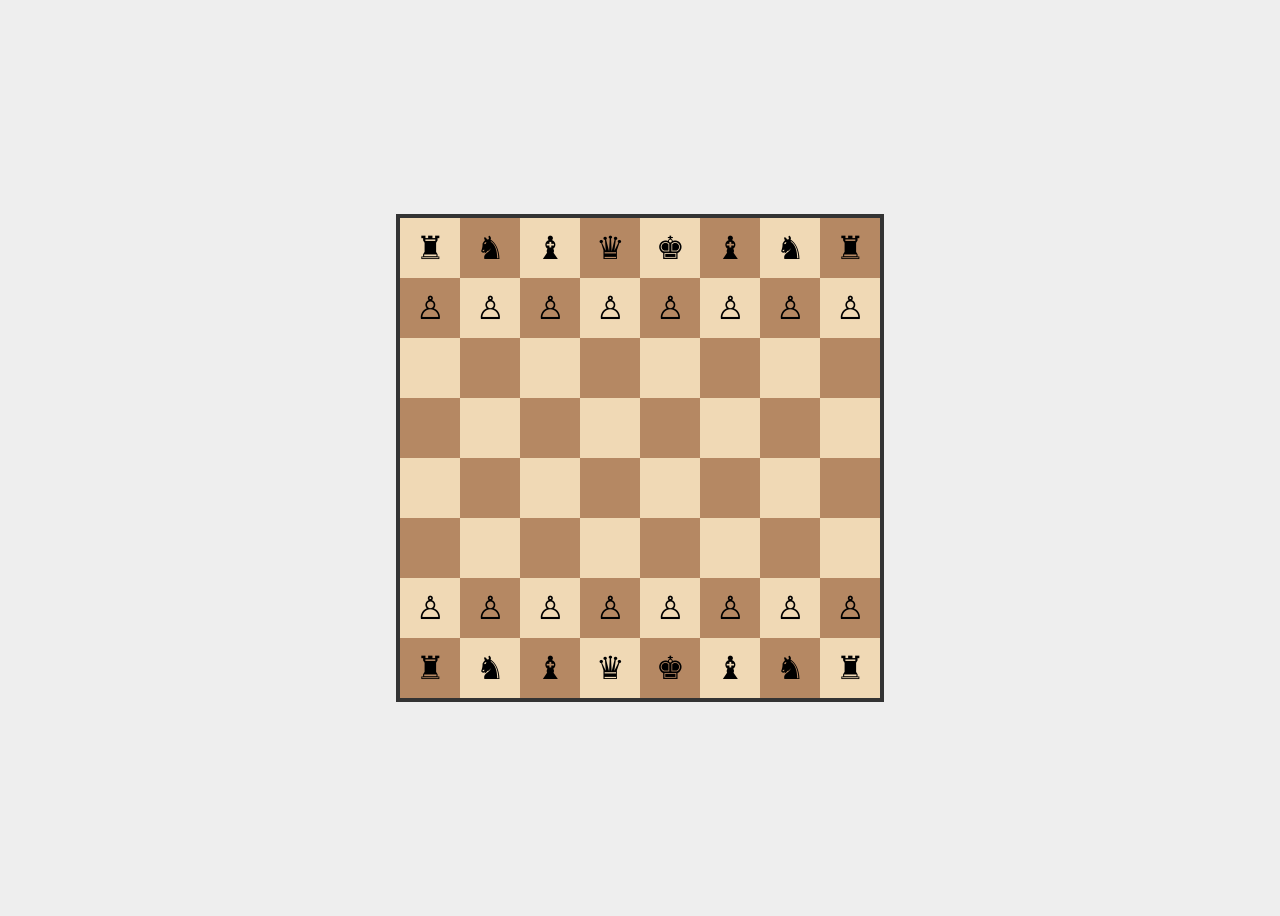
==== proj1.html @ 2adf6860 "v2 v2" ====
<!DOCTYPE html>
<html lang="en">
<head>
    <meta charset="UTF-8">
    <meta name="viewport" content="width=device-width, initial-scale=1.0">
    <title>Chess game</title>
    <style>
        body {
            display: flex;
            justify-content: center;
            align-items: center;
            height: 100vh;
            background: #eee;
        }
        .chessboard {
            width:480px;
            height: 480px;
            display: grid;
            grid-template-columns: repeat(8,1fr);
            grid-template-rows: repeat(8, 1fr);
            border:4px solid #333;
        }
        .white{background:#f0d9b5;}
        .black{background: #b58863;}
        .square{
            display: flex;
            justify-content: center;
            align-items: center;
            font-size: 32px;
        }
        .square.drag-over{
            outline:2px dashed red;
        }
    </style>
</head>
<body>
    <div class="chessboard" id="board"></div>
    <script>
        const board=document.getElementById("board");
        const pieces=[
            "♜","♞","♝","♛","♚","♝","♞","♜",
            "♙","♙","♙","♙","♙","♙","♙","♙",
            "","","","","","","","",
            "","","","","","","","",
            "","","","","","","","",
            "","","","","","","","",
            "♙","♙","♙","♙","♙","♙","♙","♙",
            "♜","♞","♝","♛","♚","♝","♞","♜"
        ];
        
        // create 64 squares
        for(let i=0;i<64;i++){
            const square=document.createElement("div");
            square.classList.add("square");
            const row=Math.floor(i/8);
            const col=i%8;
            if((row+col)%2===0){
                square.classList.add("white");
            }
            else{
                square.classList.add("black");
            }
            square.textContent=pieces[i];
            square.setAttribute("draggable",true);

            // drag events
            square.addEventListener("dragstart",e=>{
                e.dataTransfer.setData("text/plain",i);
            });

            square.addEventListener("dragover",e=>{
                e.preventDefault();
                square.classList.add("drag-over");
            });

            square.addEventListener("dragleave",()=>{
                square.classList.remove("drag-over");
            })

            square.addEventListener("drop", e=>{
                e.preventDefault();
                square.classList.remove("drag-over");
                const fromindex=e.dataTransfer.getData("text/plain");
                const fromSquare=board.children[fromindex];

                // move piece
                square.textContent=fromSquare.textContent;
                fromSquare.textContent="";
            });
            board.appendChild(square);
        } 
    </script>
</body>
</html>
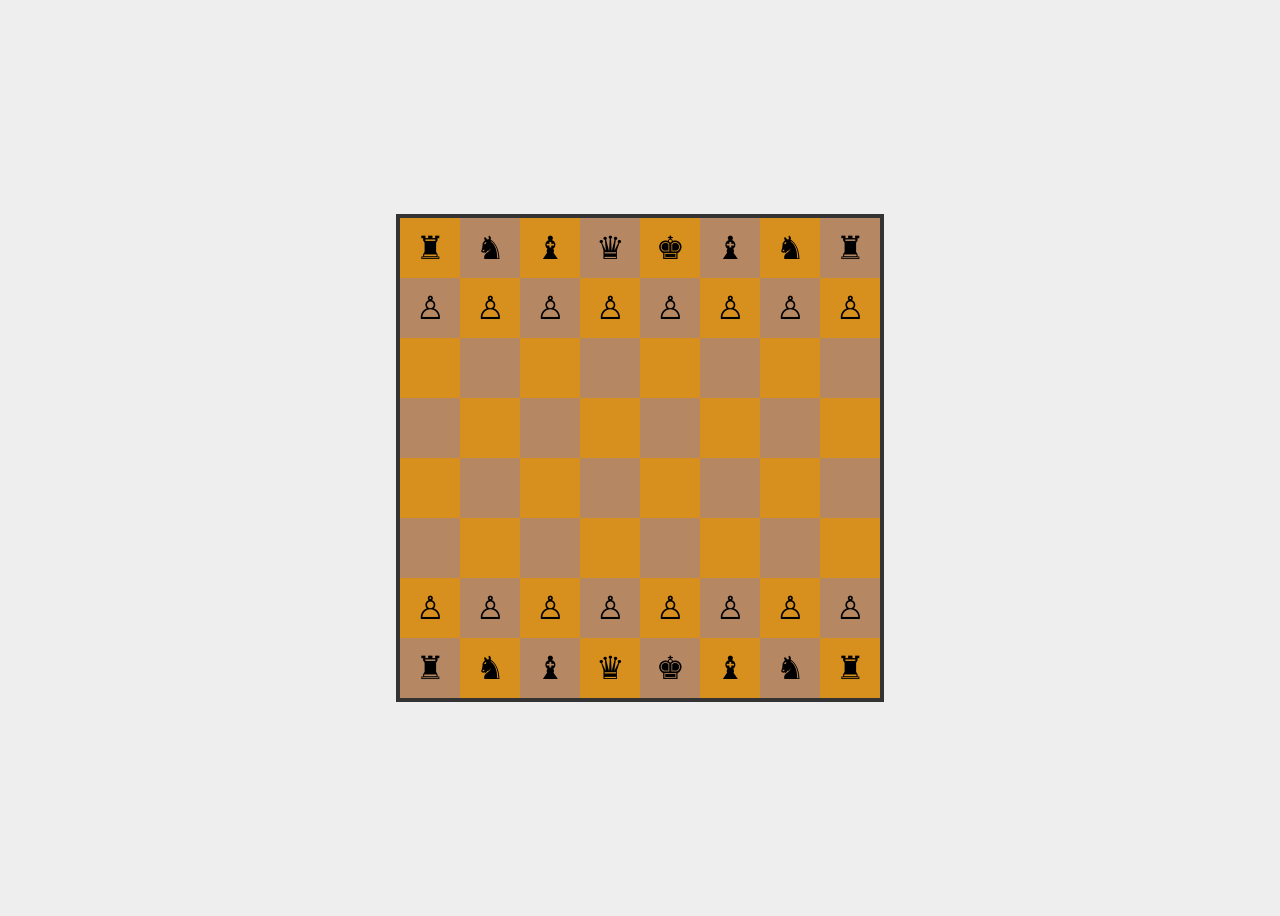
==== commit 713d5563: "v3 v3" ====
--- a/proj1.html
+++ b/proj1.html
@@ -20,7 +20,7 @@
             grid-template-rows: repeat(8, 1fr);
             border:4px solid #333;
         }
-        .white{background:#f0d9b5;}
+        .white{background:#d7901e;}
         .black{background: #b58863;}
         .square{
             display: flex;
